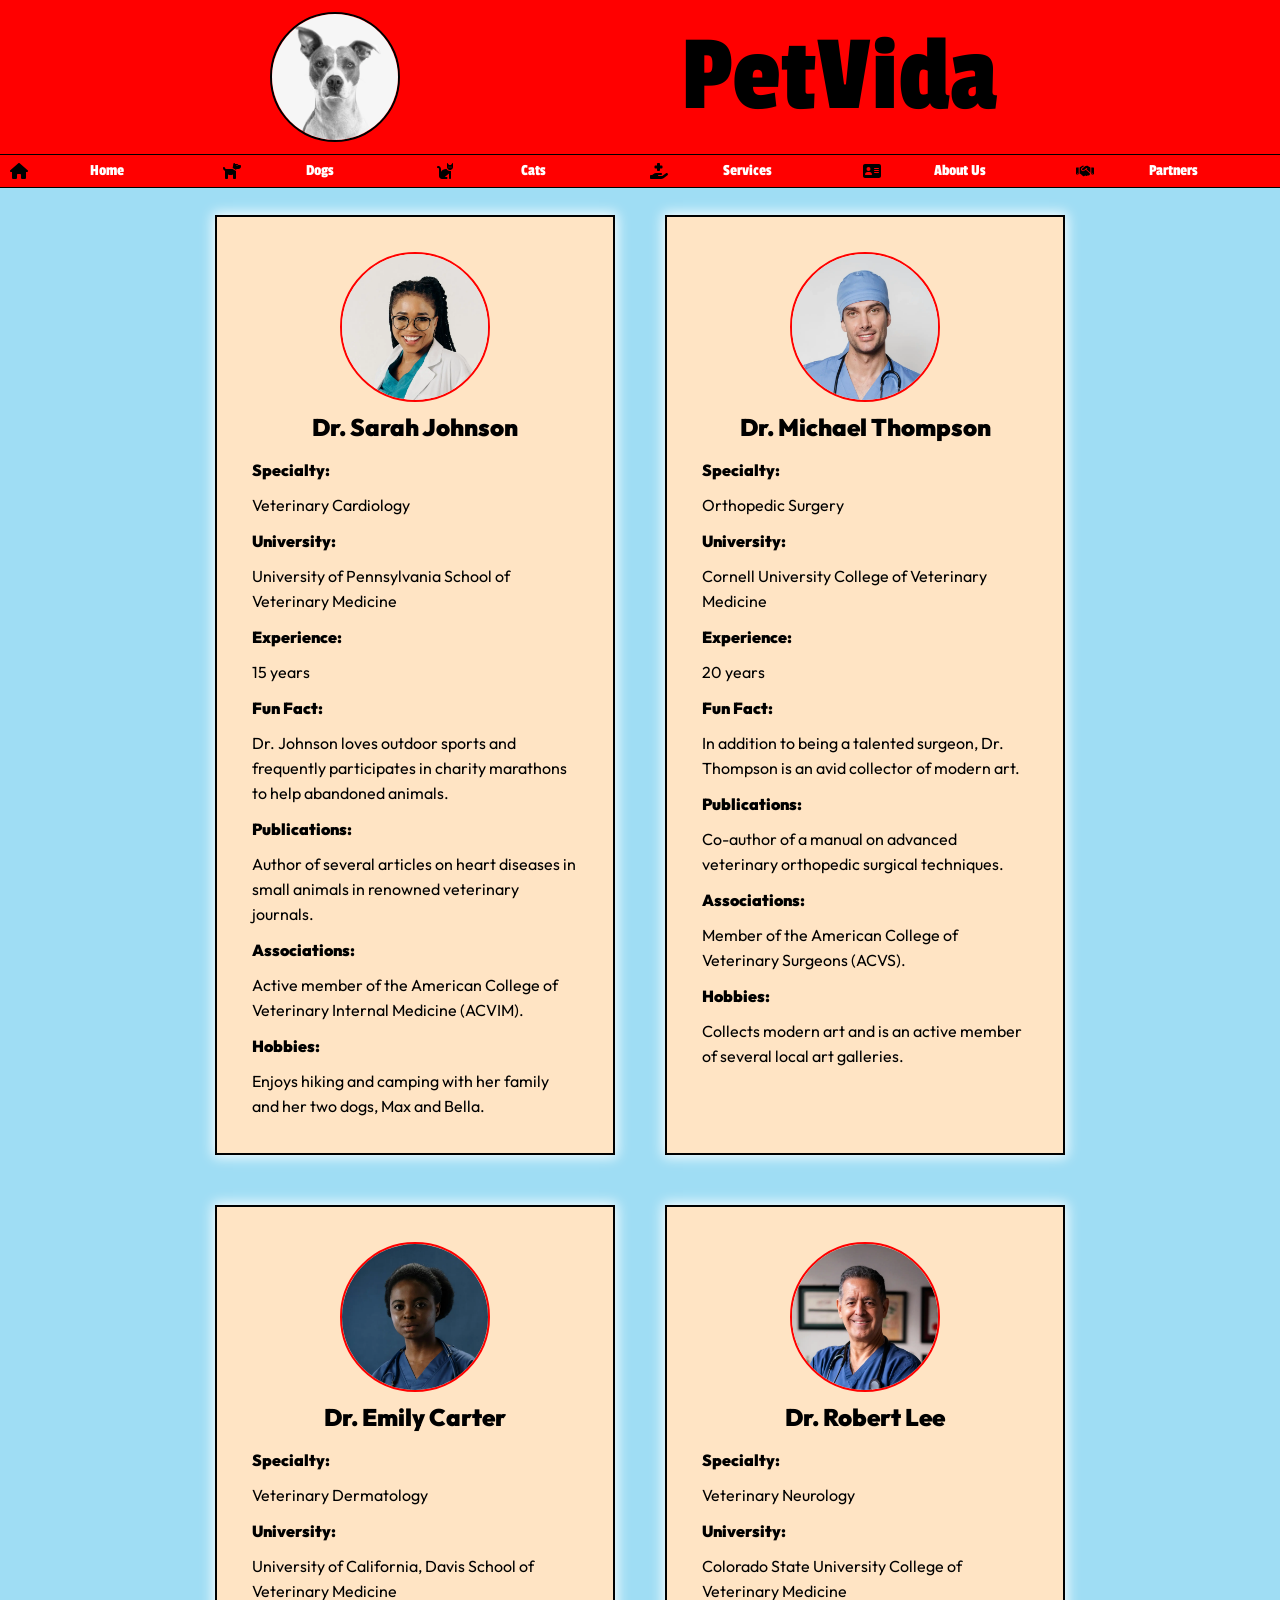
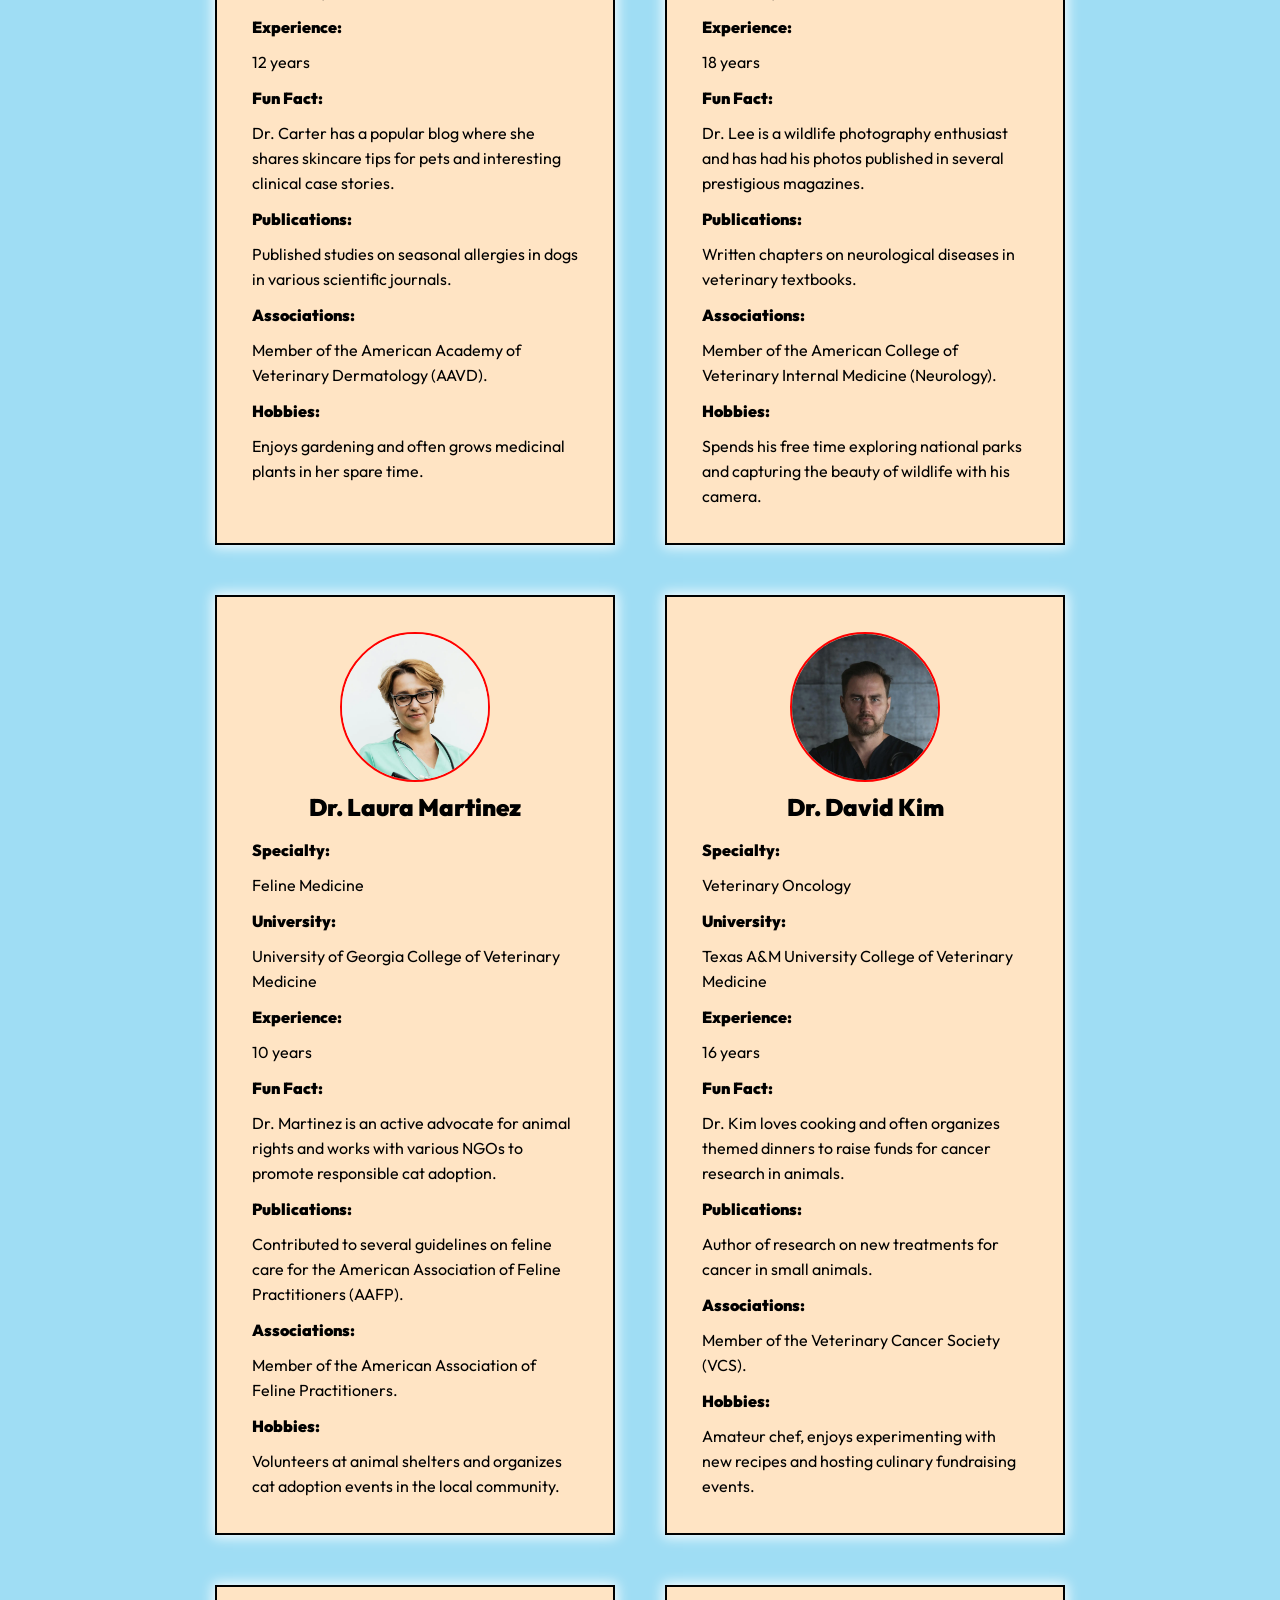
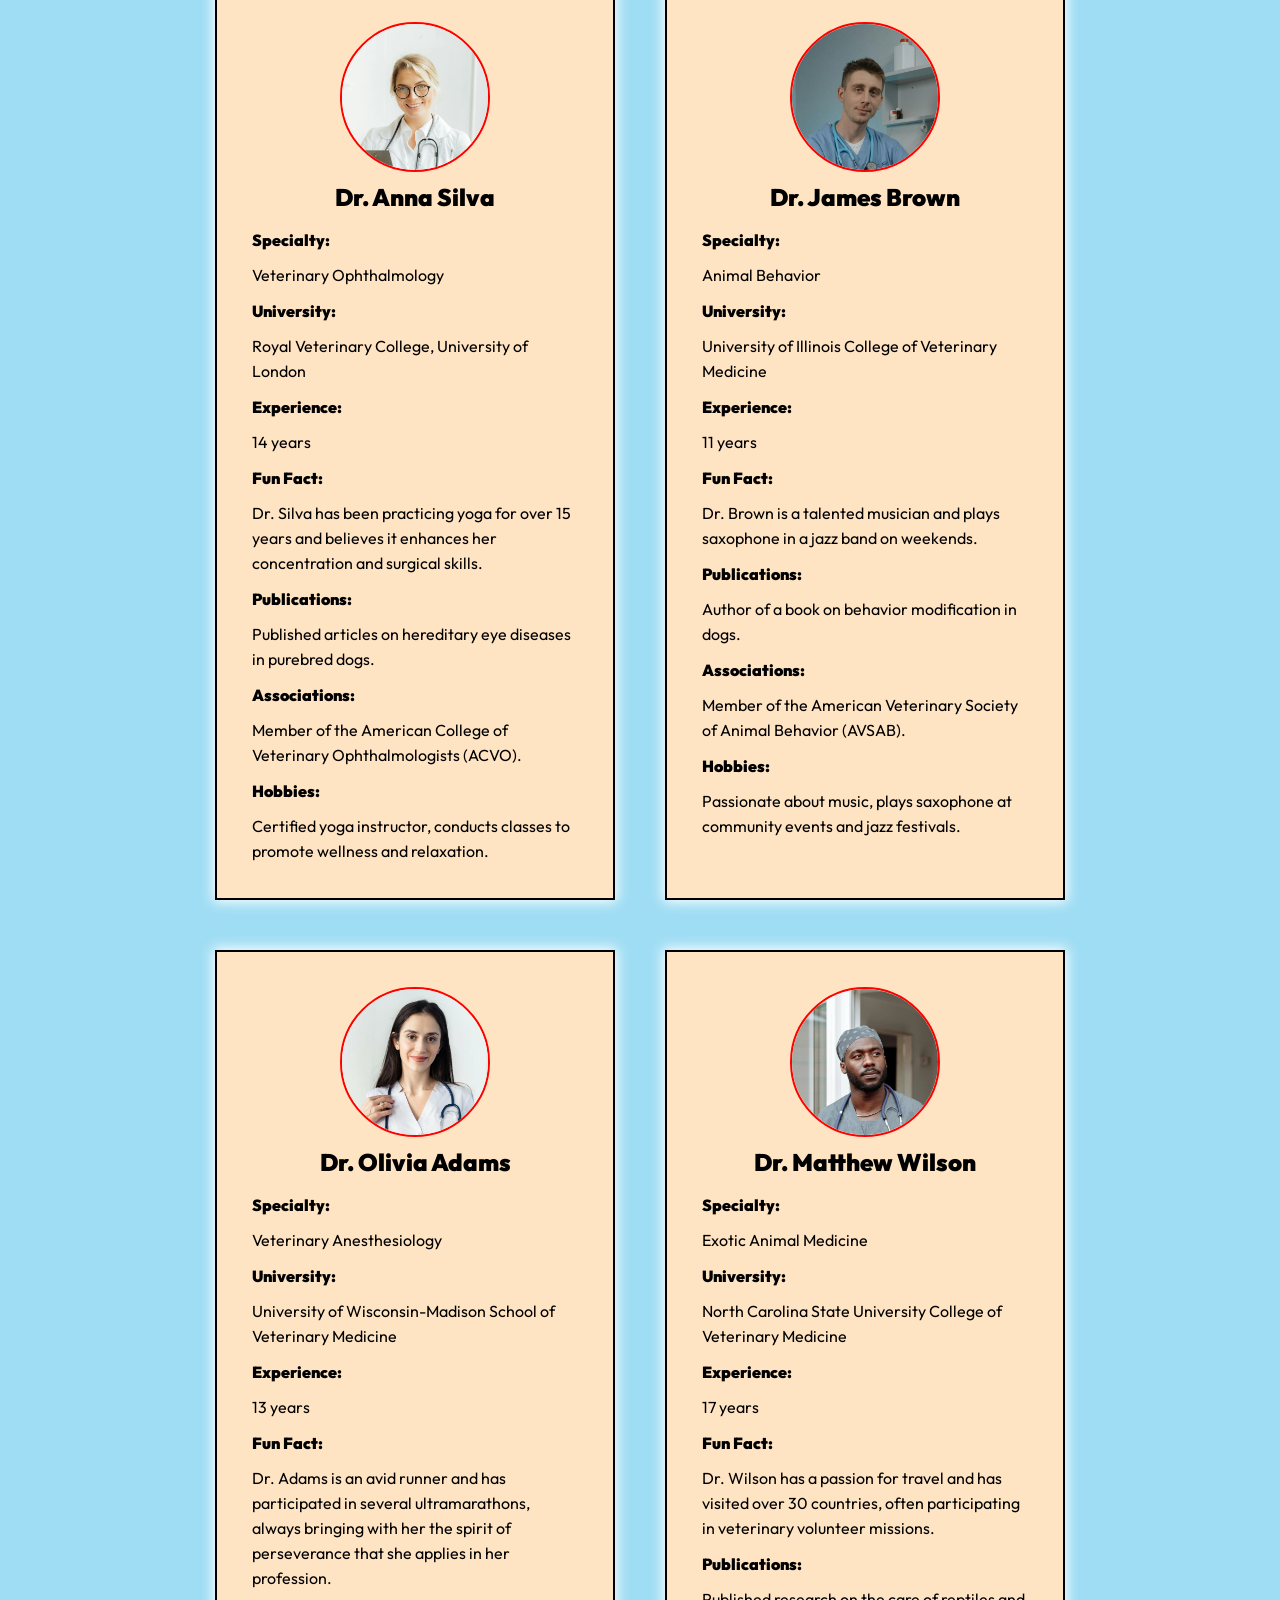
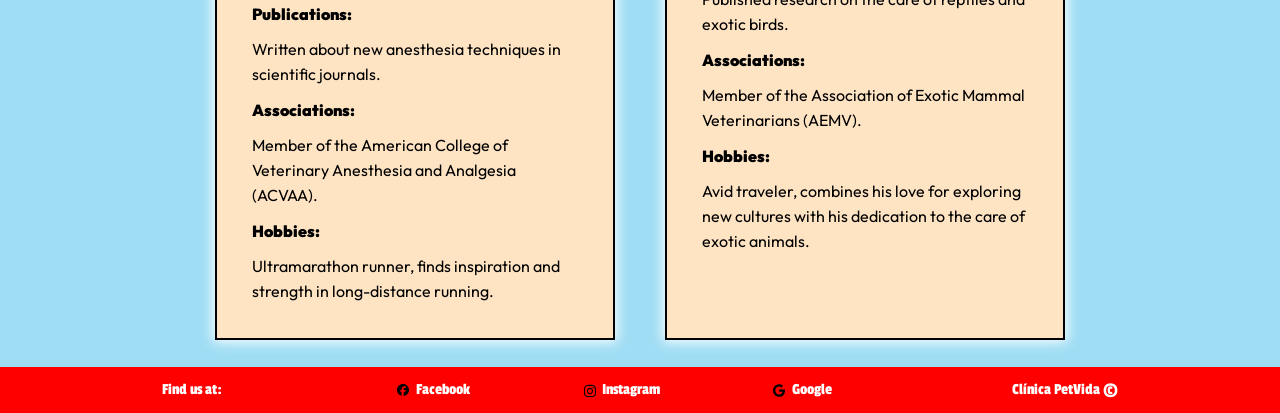
==== page-about/index.html @ f5b28eda "Initial commit: Pet Vida responsive multi-page site (WebP-optimized)" ====
<!DOCTYPE html>
<html lang="en">
<head>
    <meta charset="UTF-8">
    <meta name="viewport" content="width=device-width, initial-scale=1.0">
    <title>Pet Vida - About Us</title>
    <link rel="stylesheet" href="../assets/styles/style.css">
    <link rel="preconnect" href="https://fonts.googleapis.com">
    <link rel="preconnect" href="https://fonts.gstatic.com" crossorigin>
    <link href="https://fonts.googleapis.com/css2?family=Passion+One:wght@400;700;900&display=swap" rel="stylesheet">
    <link href="https://fonts.googleapis.com/css2?family=Russo+One&display=swap" rel="stylesheet">
    <link href="https://fonts.googleapis.com/css2?family=Bowlby+One+SC&display=swap" rel="stylesheet">
    <link href="https://fonts.googleapis.com/css2?family=Outfit:wght@100..900&family=Passion+One:wght@400;700;900&display=swap" rel="stylesheet">

    <script src="../assets/scripts/menu.js" defer></script>
</head>
<body>
    <div id="wrap-body">
        <header>
            <div id="header-top">
                <img src="../assets/images/sampledog.webp" alt="PetVida Company Logo">
                <h1>PetVida</h1>
                <button class="btn-menu"></button>
            </div>
            <nav id="nav-header">
                <ul id="ul-header">
                    <li><a id="home-nav" href="../index.html">Home</a></li>
                    <li><a id="dogs-nav" href="../page-dogs/index.html">Dogs</a></li>
                    <li><a id="cats-nav" href="../page-cats/index.html">Cats</a></li>
                    <li><a id="services-nav" href="../page-services/index.html">Services</a></li>
                    <li><a id="about-nav" href="index.html">About Us</a></li>
                    <li><a id="partners-nav" href="../page-partners/index.html">Partners</a></li>
</ul>

            </nav>

        </header>
        <main>
            <div id="about-div">
                <article class="about-article">
                    <section class="about-section">
                        <img class="vet-img" src="../assets/images/vetf1.webp" alt="Picture of Doctor Something">
                        <h2>Dr. Sarah Johnson</h2>
                        <h3>Specialty:</h3>
                        <p>Veterinary Cardiology</p>
                        <h3>University: </h3>
                        <p>University of Pennsylvania School of Veterinary Medicine</p>
                        <h3>Experience:</h3>
                        <p>15 years</p>
                        <h3>Fun Fact:</h3>
                        <p>Dr. Johnson loves outdoor sports and frequently participates in charity marathons to help abandoned animals.</p>
                        <h3>Publications:</h3>
                        <p>Author of several articles on heart diseases in small animals in renowned veterinary journals.</p>
                        <h3>Associations:</h3>
                        <p>Active member of the American College of Veterinary Internal Medicine (ACVIM).</p>
                        <h3>Hobbies:</h3>
                        <p>Enjoys hiking and camping with her family and her two dogs, Max and Bella.
                        </p>
                    </section>
                    <section class="about-section">
                        <img class="vet-img" src="../assets/images/vetm1.webp" alt="Picture of Doctor Something">
                        <h2>Dr. Michael Thompson</h2>
                        <h3>Specialty:</h3>
                        <p>Orthopedic Surgery</p>
                        <h3>University: </h3>
                        <p>Cornell University College of Veterinary Medicine</p>
                        <h3>Experience:</h3>
                        <p>20 years</p>
                        <h3>Fun Fact:</h3>
                        <p>In addition to being a talented surgeon, Dr. Thompson is an avid collector of modern art.</p>
                        <h3>Publications:</h3>
                        <p>Co-author of a manual on advanced veterinary orthopedic surgical techniques.</p>
                        <h3>Associations:</h3>
                        <p>Member of the American College of Veterinary Surgeons (ACVS).</p>
                        <h3>Hobbies:</h3>
                        <p>Collects modern art and is an active member of several local art galleries.</p>
                    </section>
                    <section class="about-section">
                        <img class="vet-img" src="../assets/images/vetf2.webp" alt="Picture of Doctor Something">
                        <h2>Dr. Emily Carter</h2>
                        <h3>Specialty:</h3>
                        <p>Veterinary Dermatology</p>
                        <h3>University: </h3>
                        <p>University of California, Davis School of Veterinary Medicine</p>
                        <h3>Experience:</h3>
                        <p>12 years</p>
                        <h3>Fun Fact:</h3>
                        <p>Dr. Carter has a popular blog where she shares skincare tips for pets and interesting clinical case stories.</p>
                        <h3>Publications:</h3>
                        <p>Published studies on seasonal allergies in dogs in various scientific journals.</p>
                        <h3>Associations:</h3>
                        <p>Member of the American Academy of Veterinary Dermatology (AAVD).</p>
                        <h3>Hobbies:</h3>
                        <p>Enjoys gardening and often grows medicinal plants in her spare time.</p>
                    </section>
                    <section class="about-section">
                        <img class="vet-img" src="../assets/images/vetm2.webp" alt="Picture of Doctor Something">
                        <h2>Dr. Robert Lee</h2>
                        <h3>Specialty:</h3>
                        <p>Veterinary Neurology</p>
                        <h3>University: </h3>
                        <p>Colorado State University College of Veterinary Medicine</p>
                        <h3>Experience:</h3>
                        <p>18 years</p>
                        <h3>Fun Fact:</h3>
                        <p>Dr. Lee is a wildlife photography enthusiast and has had his photos published in several prestigious magazines.</p>
                        <h3>Publications:</h3>
                        <p>Written chapters on neurological diseases in veterinary textbooks.</p>
                        <h3>Associations:</h3>
                        <p>Member of the American College of Veterinary Internal Medicine (Neurology).</p>
                        <h3>Hobbies:</h3>
                        <p>Spends his free time exploring national parks and capturing the beauty of wildlife with his camera.
                        </p>
                    </section>
                    <section class="about-section">
                        <img class="vet-img" src="../assets/images/vetf3.webp" alt="Picture of Doctor Something">
                        <h2>Dr. Laura Martinez</h2>
                        <h3>Specialty:</h3>
                        <p>Feline Medicine</p>
                        <h3>University: </h3>
                        <p>University of Georgia College of Veterinary Medicine</p>
                        <h3>Experience:</h3>
                        <p>10 years</p>
                        <h3>Fun Fact:</h3>
                        <p>Dr. Martinez is an active advocate for animal rights and works with various NGOs to promote responsible cat adoption.</p>
                        <h3>Publications:</h3>
                        <p>Contributed to several guidelines on feline care for the American Association of Feline Practitioners (AAFP).</p>
                        <h3>Associations:</h3>
                        <p>Member of the American Association of Feline Practitioners.</p>
                        <h3>Hobbies:</h3>
                        <p>Volunteers at animal shelters and organizes cat adoption events in the local community.</p>
                    </section>
                    <section class="about-section">
                        <img class="vet-img" src="../assets/images/vetm3.webp" alt="Picture of Doctor Something">
                        <h2>Dr. David Kim</h2>
                        <h3>Specialty:</h3>
                        <p>Veterinary Oncology</p>
                        <h3>University: </h3>
                        <p>Texas A&M University College of Veterinary Medicine</p>
                        <h3>Experience:</h3>
                        <p>16 years</p>
                        <h3>Fun Fact:</h3>
                        <p>Dr. Kim loves cooking and often organizes themed dinners to raise funds for cancer research in animals.</p>
                        <h3>Publications:</h3>
                        <p>Author of research on new treatments for cancer in small animals.</p>
                        <h3>Associations:</h3>
                        <p>Member of the Veterinary Cancer Society (VCS).</p>
                        <h3>Hobbies:</h3>
                        <p>Amateur chef, enjoys experimenting with new recipes and hosting culinary fundraising events.</p>
                    </section>
                    <section class="about-section">
                        <img class="vet-img" src="../assets/images/vetf4.webp" alt="Picture of Doctor Something">
                        <h2>Dr. Anna Silva</h2>
                        <h3>Specialty:</h3>
                        <p>Veterinary Ophthalmology</p>
                        <h3>University: </h3>
                        <p>Royal Veterinary College, University of London</p>
                        <h3>Experience:</h3>
                        <p>14 years</p>
                        <h3>Fun Fact:</h3>
                        <p>Dr. Silva has been practicing yoga for over 15 years and believes it enhances her concentration and surgical skills.</p>
                        <h3>Publications:</h3>
                        <p>Published articles on hereditary eye diseases in purebred dogs.</p>
                        <h3>Associations:</h3>
                        <p>Member of the American College of Veterinary Ophthalmologists (ACVO).</p>
                        <h3>Hobbies:</h3>
                        <p>Certified yoga instructor, conducts classes to promote wellness and relaxation.
                        </p>
                    </section>
                    <section class="about-section">
                        <img class="vet-img" src="../assets/images/vetm4.webp" alt="Picture of Doctor Something">
                        <h2>Dr. James Brown</h2>
                        <h3>Specialty:</h3>
                        <p>Animal Behavior</p>
                        <h3>University: </h3>
                        <p>University of Illinois College of Veterinary Medicine</p>
                        <h3>Experience:</h3>
                        <p>11 years</p>
                        <h3>Fun Fact:</h3>
                        <p>Dr. Brown is a talented musician and plays saxophone in a jazz band on weekends.</p>
                        <h3>Publications:</h3>
                        <p>Author of a book on behavior modification in dogs.</p>
                        <h3>Associations:</h3>
                        <p>Member of the American Veterinary Society of Animal Behavior (AVSAB).</p>
                        <h3>Hobbies:</h3>
                        <p>Passionate about music, plays saxophone at community events and jazz festivals.</p>
                    </section>
                    <section class="about-section">
                        <img class="vet-img" src="../assets/images/vetf5.webp" alt="Picture of Doctor Something">
                        <h2>Dr. Olivia Adams</h2>
                        <h3>Specialty:</h3>
                        <p>Veterinary Anesthesiology</p>
                        <h3>University: </h3>
                        <p>University of Wisconsin-Madison School of Veterinary Medicine</p>
                        <h3>Experience:</h3>
                        <p>13 years</p>
                        <h3>Fun Fact:</h3>
                        <p>Dr. Adams is an avid runner and has participated in several ultramarathons, always bringing with her the spirit of perseverance that she applies in her profession.</p>
                        <h3>Publications:</h3>
                        <p>Written about new anesthesia techniques in scientific journals.</p>
                        <h3>Associations:</h3>
                        <p>Member of the American College of Veterinary Anesthesia and Analgesia (ACVAA).</p>
                        <h3>Hobbies:</h3>
                        <p>Ultramarathon runner, finds inspiration and strength in long-distance running.</p>
                    </section>
                    <section class="about-section">
                        <img class="vet-img" src="../assets/images/vetm5.webp" alt="Picture of Doctor Something">
                        <h2>Dr. Matthew Wilson</h2>
                        <h3>Specialty:</h3>
                        <p>Exotic Animal Medicine</p>
                        <h3>University: </h3>
                        <p>North Carolina State University College of Veterinary Medicine</p>
                        <h3>Experience:</h3>
                        <p>17 years</p>
                        <h3>Fun Fact:</h3>
                        <p>Dr. Wilson has a passion for travel and has visited over 30 countries, often participating in veterinary volunteer missions.</p>
                        <h3>Publications:</h3>
                        <p>Published research on the care of reptiles and exotic birds.</p>
                        <h3>Associations:</h3>
                        <p>Member of the Association of Exotic Mammal Veterinarians (AEMV).</p>
                        <h3>Hobbies:</h3>
                        <p>Avid traveler, combines his love for exploring new cultures with his dedication to the care of exotic animals.</p>
                    </section>
                </article>

            </div>
        </main>
        <footer>
            <h2>Find us at:</h2>
            <ul>
                <li><a id="facebook-footer" href="" target="_blank">Facebook</a></li>
                <li><a id="instagram-footer" href="" target="_blank">Instagram</a></li>
                <li><a id="google-footer" href="" target="_blank">Google</a></li>
            </ul>
            <small>Clínica PetVida &copy;</small>

        </footer>

    </div>    
</body>
</html>
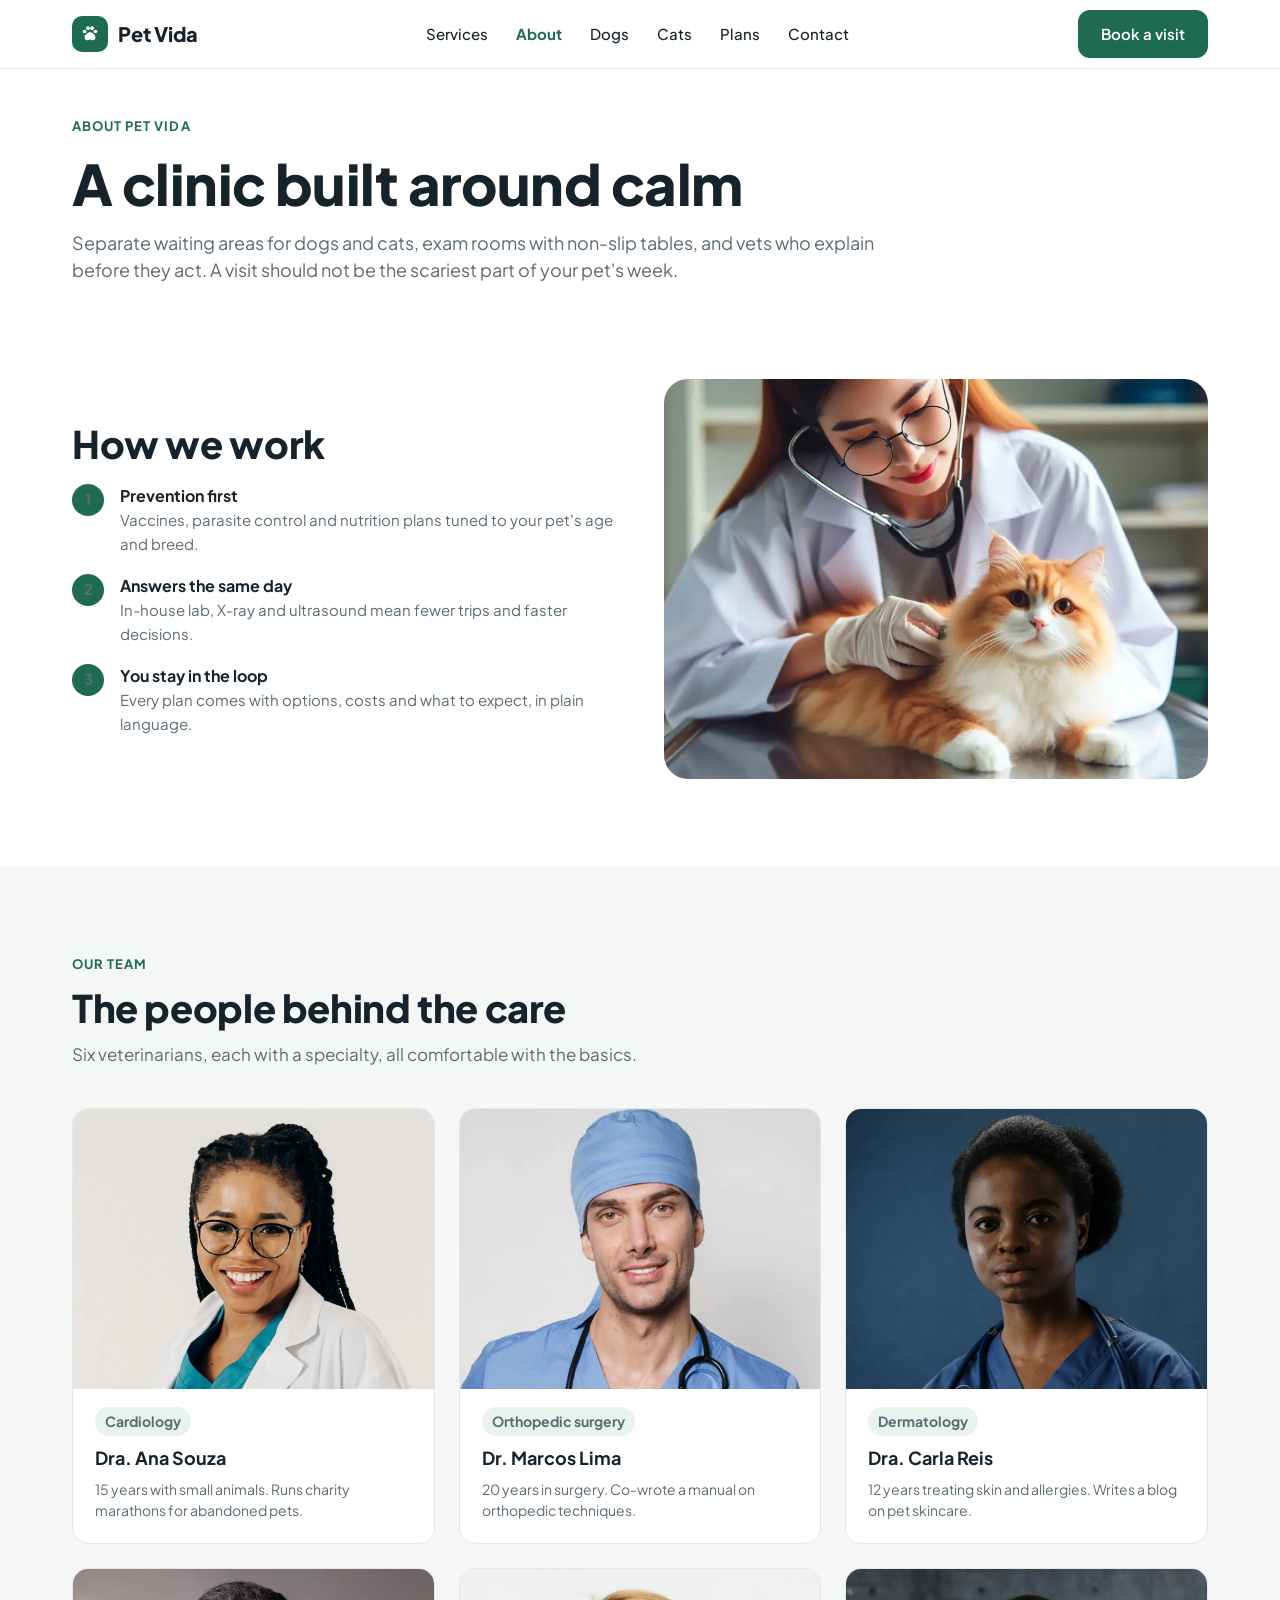
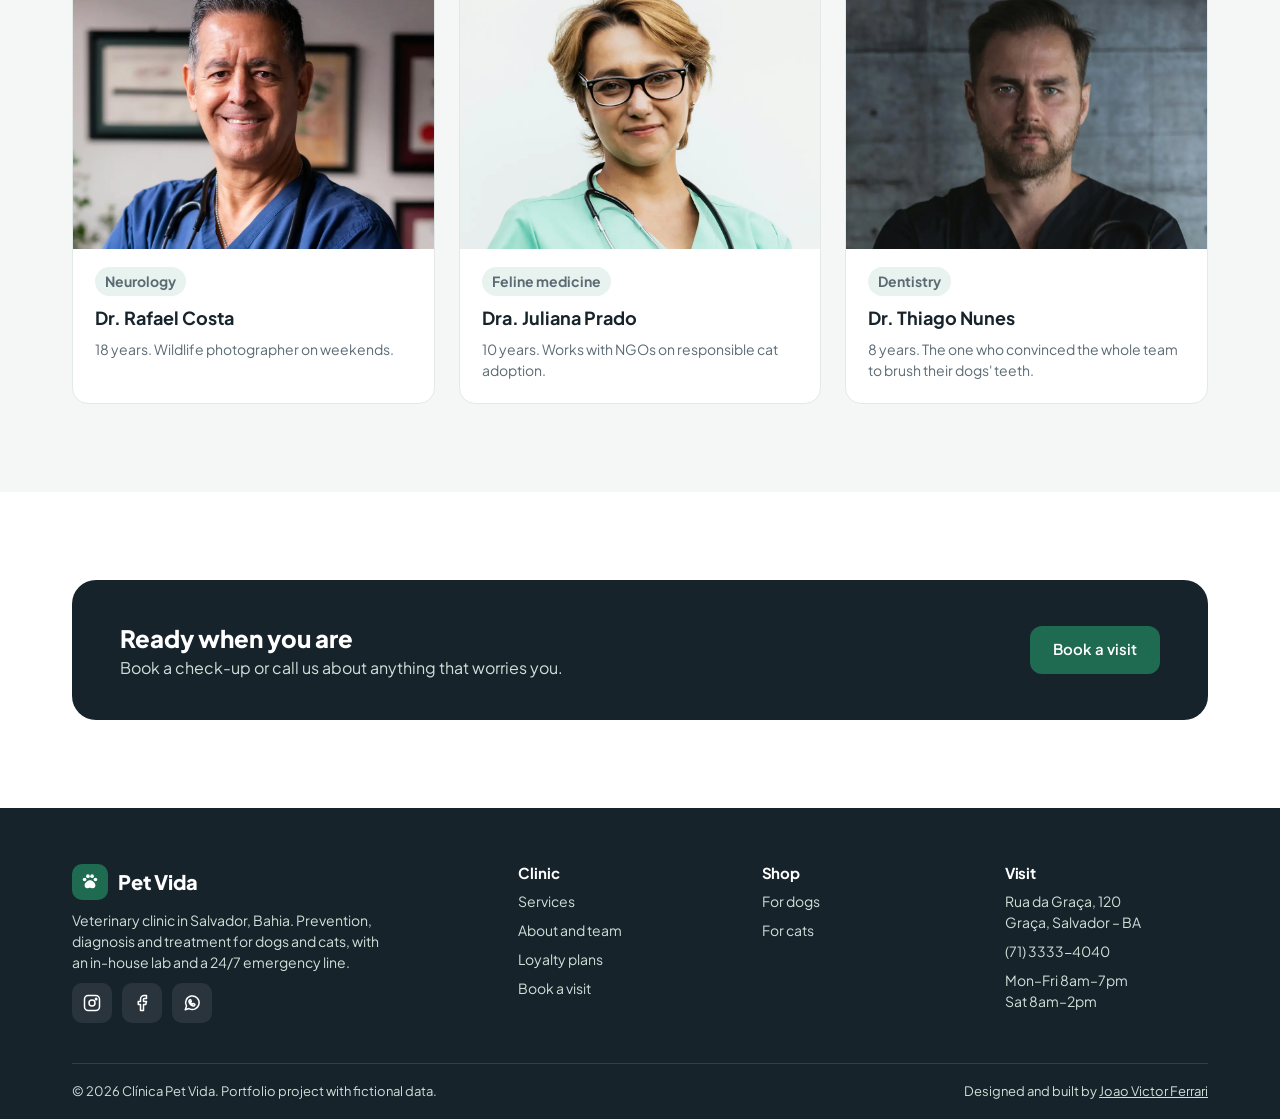
==== commit dd1d3941: "Pet Vida 2.0: full redesign of the site Design system in CSS custom properties, mobile-first layout," ====
--- a/page-about/index.html
+++ b/page-about/index.html
@@ -1,241 +1,79 @@
 <!DOCTYPE html>
 <html lang="en">
 <head>
-    <meta charset="UTF-8">
-    <meta name="viewport" content="width=device-width, initial-scale=1.0">
-    <title>Pet Vida - About Us</title>
-    <link rel="stylesheet" href="../assets/styles/style.css">
-    <link rel="preconnect" href="https://fonts.googleapis.com">
-    <link rel="preconnect" href="https://fonts.gstatic.com" crossorigin>
-    <link href="https://fonts.googleapis.com/css2?family=Passion+One:wght@400;700;900&display=swap" rel="stylesheet">
-    <link href="https://fonts.googleapis.com/css2?family=Russo+One&display=swap" rel="stylesheet">
-    <link href="https://fonts.googleapis.com/css2?family=Bowlby+One+SC&display=swap" rel="stylesheet">
-    <link href="https://fonts.googleapis.com/css2?family=Outfit:wght@100..900&family=Passion+One:wght@400;700;900&display=swap" rel="stylesheet">
-
-    <script src="../assets/scripts/menu.js" defer></script>
+  <meta charset="UTF-8">
+  <meta name="viewport" content="width=device-width, initial-scale=1">
+  <title>About and team · Pet Vida</title>
+  <meta name="description" content="Meet Pet Vida's veterinarians and how the clinic works: prevention first, same-day answers, and owners kept in the loop.">
+  <link rel="canonical" href="https://joaoferrari12.github.io/petvida-website/page-about/">
+  <meta name="theme-color" content="#1e6b52">
+  <meta property="og:type" content="website">
+  <meta property="og:title" content="About and team · Pet Vida">
+  <meta property="og:description" content="Meet Pet Vida's veterinarians and how the clinic works: prevention first, same-day answers, and owners kept in the loop.">
+  <meta property="og:image" content="https://joaoferrari12.github.io/petvida-website/assets/images/about1.webp">
+  <meta property="og:url" content="https://joaoferrari12.github.io/petvida-website/page-about/">
+  <link rel="icon" href="../assets/images/favicon.svg" type="image/svg+xml">
+  <link rel="preconnect" href="https://fonts.googleapis.com">
+  <link rel="preconnect" href="https://fonts.gstatic.com" crossorigin>
+  <link href="https://fonts.googleapis.com/css2?family=Plus+Jakarta+Sans:wght@400;500;600;700;800&display=swap" rel="stylesheet">
+  <link rel="stylesheet" href="../assets/styles/style.css">
 </head>
 <body>
-    <div id="wrap-body">
-        <header>
-            <div id="header-top">
-                <img src="../assets/images/sampledog.webp" alt="PetVida Company Logo">
-                <h1>PetVida</h1>
-                <button class="btn-menu"></button>
-            </div>
-            <nav id="nav-header">
-                <ul id="ul-header">
-                    <li><a id="home-nav" href="../index.html">Home</a></li>
-                    <li><a id="dogs-nav" href="../page-dogs/index.html">Dogs</a></li>
-                    <li><a id="cats-nav" href="../page-cats/index.html">Cats</a></li>
-                    <li><a id="services-nav" href="../page-services/index.html">Services</a></li>
-                    <li><a id="about-nav" href="index.html">About Us</a></li>
-                    <li><a id="partners-nav" href="../page-partners/index.html">Partners</a></li>
-</ul>
+<a class="skip-link" href="#main">Skip to content</a>
+<header class="site-header">
+  <div class="wrap">
+    <a class="brand" href="../index.html" aria-label="Pet Vida home"><span class="brand-mark"><svg aria-hidden="true" width="20" height="20" viewBox="0 0 24 24" fill="#fff"><circle cx="5.5" cy="9" r="2.2"/><circle cx="9.5" cy="5" r="2.2"/><circle cx="14.5" cy="5" r="2.2"/><circle cx="18.5" cy="9" r="2.2"/><path d="M12 10c-3 0-6.5 3.2-6.5 6.3 0 1.9 1.4 3.2 3.2 3.2 1.3 0 2.1-.6 3.3-.6s2 .6 3.3.6c1.8 0 3.2-1.3 3.2-3.2C18.5 13.2 15 10 12 10z"/></svg></span>Pet Vida</a>
+    <nav class="nav" id="site-nav" aria-label="Main">
+      <ul><li><a href="../page-services/">Services</a></li><li><a href="../page-about/" aria-current="page">About</a></li><li><a href="../page-dogs/">Dogs</a></li><li><a href="../page-cats/">Cats</a></li><li><a href="../page-partners/">Plans</a></li><li><a href="../page-contact/">Contact</a></li></ul>
+    </nav>
+    <div class="header-actions">
+      <a class="btn btn-primary nav-cta" href="../page-contact/">Book a visit</a>
+      <button class="btn btn-ghost menu-btn" type="button" aria-expanded="false" aria-controls="site-nav" aria-label="Open menu"><svg aria-hidden="true" width="22" height="22" viewBox="0 0 24 24" fill="none" stroke="currentColor" stroke-width="2" stroke-linecap="round"><path d="M4 7h16M4 12h16M4 17h16"/></svg></button>
+    </div>
+  </div>
+</header>
+<main id="main">
 
-            </nav>
-
-        </header>
-        <main>
-            <div id="about-div">
-                <article class="about-article">
-                    <section class="about-section">
-                        <img class="vet-img" src="../assets/images/vetf1.webp" alt="Picture of Doctor Something">
-                        <h2>Dr. Sarah Johnson</h2>
-                        <h3>Specialty:</h3>
-                        <p>Veterinary Cardiology</p>
-                        <h3>University: </h3>
-                        <p>University of Pennsylvania School of Veterinary Medicine</p>
-                        <h3>Experience:</h3>
-                        <p>15 years</p>
-                        <h3>Fun Fact:</h3>
-                        <p>Dr. Johnson loves outdoor sports and frequently participates in charity marathons to help abandoned animals.</p>
-                        <h3>Publications:</h3>
-                        <p>Author of several articles on heart diseases in small animals in renowned veterinary journals.</p>
-                        <h3>Associations:</h3>
-                        <p>Active member of the American College of Veterinary Internal Medicine (ACVIM).</p>
-                        <h3>Hobbies:</h3>
-                        <p>Enjoys hiking and camping with her family and her two dogs, Max and Bella.
-                        </p>
-                    </section>
-                    <section class="about-section">
-                        <img class="vet-img" src="../assets/images/vetm1.webp" alt="Picture of Doctor Something">
-                        <h2>Dr. Michael Thompson</h2>
-                        <h3>Specialty:</h3>
-                        <p>Orthopedic Surgery</p>
-                        <h3>University: </h3>
-                        <p>Cornell University College of Veterinary Medicine</p>
-                        <h3>Experience:</h3>
-                        <p>20 years</p>
-                        <h3>Fun Fact:</h3>
-                        <p>In addition to being a talented surgeon, Dr. Thompson is an avid collector of modern art.</p>
-                        <h3>Publications:</h3>
-                        <p>Co-author of a manual on advanced veterinary orthopedic surgical techniques.</p>
-                        <h3>Associations:</h3>
-                        <p>Member of the American College of Veterinary Surgeons (ACVS).</p>
-                        <h3>Hobbies:</h3>
-                        <p>Collects modern art and is an active member of several local art galleries.</p>
-                    </section>
-                    <section class="about-section">
-                        <img class="vet-img" src="../assets/images/vetf2.webp" alt="Picture of Doctor Something">
-                        <h2>Dr. Emily Carter</h2>
-                        <h3>Specialty:</h3>
-                        <p>Veterinary Dermatology</p>
-                        <h3>University: </h3>
-                        <p>University of California, Davis School of Veterinary Medicine</p>
-                        <h3>Experience:</h3>
-                        <p>12 years</p>
-                        <h3>Fun Fact:</h3>
-                        <p>Dr. Carter has a popular blog where she shares skincare tips for pets and interesting clinical case stories.</p>
-                        <h3>Publications:</h3>
-                        <p>Published studies on seasonal allergies in dogs in various scientific journals.</p>
-                        <h3>Associations:</h3>
-                        <p>Member of the American Academy of Veterinary Dermatology (AAVD).</p>
-                        <h3>Hobbies:</h3>
-                        <p>Enjoys gardening and often grows medicinal plants in her spare time.</p>
-                    </section>
-                    <section class="about-section">
-                        <img class="vet-img" src="../assets/images/vetm2.webp" alt="Picture of Doctor Something">
-                        <h2>Dr. Robert Lee</h2>
-                        <h3>Specialty:</h3>
-                        <p>Veterinary Neurology</p>
-                        <h3>University: </h3>
-                        <p>Colorado State University College of Veterinary Medicine</p>
-                        <h3>Experience:</h3>
-                        <p>18 years</p>
-                        <h3>Fun Fact:</h3>
-                        <p>Dr. Lee is a wildlife photography enthusiast and has had his photos published in several prestigious magazines.</p>
-                        <h3>Publications:</h3>
-                        <p>Written chapters on neurological diseases in veterinary textbooks.</p>
-                        <h3>Associations:</h3>
-                        <p>Member of the American College of Veterinary Internal Medicine (Neurology).</p>
-                        <h3>Hobbies:</h3>
-                        <p>Spends his free time exploring national parks and capturing the beauty of wildlife with his camera.
-                        </p>
-                    </section>
-                    <section class="about-section">
-                        <img class="vet-img" src="../assets/images/vetf3.webp" alt="Picture of Doctor Something">
-                        <h2>Dr. Laura Martinez</h2>
-                        <h3>Specialty:</h3>
-                        <p>Feline Medicine</p>
-                        <h3>University: </h3>
-                        <p>University of Georgia College of Veterinary Medicine</p>
-                        <h3>Experience:</h3>
-                        <p>10 years</p>
-                        <h3>Fun Fact:</h3>
-                        <p>Dr. Martinez is an active advocate for animal rights and works with various NGOs to promote responsible cat adoption.</p>
-                        <h3>Publications:</h3>
-                        <p>Contributed to several guidelines on feline care for the American Association of Feline Practitioners (AAFP).</p>
-                        <h3>Associations:</h3>
-                        <p>Member of the American Association of Feline Practitioners.</p>
-                        <h3>Hobbies:</h3>
-                        <p>Volunteers at animal shelters and organizes cat adoption events in the local community.</p>
-                    </section>
-                    <section class="about-section">
-                        <img class="vet-img" src="../assets/images/vetm3.webp" alt="Picture of Doctor Something">
-                        <h2>Dr. David Kim</h2>
-                        <h3>Specialty:</h3>
-                        <p>Veterinary Oncology</p>
-                        <h3>University: </h3>
-                        <p>Texas A&M University College of Veterinary Medicine</p>
-                        <h3>Experience:</h3>
-                        <p>16 years</p>
-                        <h3>Fun Fact:</h3>
-                        <p>Dr. Kim loves cooking and often organizes themed dinners to raise funds for cancer research in animals.</p>
-                        <h3>Publications:</h3>
-                        <p>Author of research on new treatments for cancer in small animals.</p>
-                        <h3>Associations:</h3>
-                        <p>Member of the Veterinary Cancer Society (VCS).</p>
-                        <h3>Hobbies:</h3>
-                        <p>Amateur chef, enjoys experimenting with new recipes and hosting culinary fundraising events.</p>
-                    </section>
-                    <section class="about-section">
-                        <img class="vet-img" src="../assets/images/vetf4.webp" alt="Picture of Doctor Something">
-                        <h2>Dr. Anna Silva</h2>
-                        <h3>Specialty:</h3>
-                        <p>Veterinary Ophthalmology</p>
-                        <h3>University: </h3>
-                        <p>Royal Veterinary College, University of London</p>
-                        <h3>Experience:</h3>
-                        <p>14 years</p>
-                        <h3>Fun Fact:</h3>
-                        <p>Dr. Silva has been practicing yoga for over 15 years and believes it enhances her concentration and surgical skills.</p>
-                        <h3>Publications:</h3>
-                        <p>Published articles on hereditary eye diseases in purebred dogs.</p>
-                        <h3>Associations:</h3>
-                        <p>Member of the American College of Veterinary Ophthalmologists (ACVO).</p>
-                        <h3>Hobbies:</h3>
-                        <p>Certified yoga instructor, conducts classes to promote wellness and relaxation.
-                        </p>
-                    </section>
-                    <section class="about-section">
-                        <img class="vet-img" src="../assets/images/vetm4.webp" alt="Picture of Doctor Something">
-                        <h2>Dr. James Brown</h2>
-                        <h3>Specialty:</h3>
-                        <p>Animal Behavior</p>
-                        <h3>University: </h3>
-                        <p>University of Illinois College of Veterinary Medicine</p>
-                        <h3>Experience:</h3>
-                        <p>11 years</p>
-                        <h3>Fun Fact:</h3>
-                        <p>Dr. Brown is a talented musician and plays saxophone in a jazz band on weekends.</p>
-                        <h3>Publications:</h3>
-                        <p>Author of a book on behavior modification in dogs.</p>
-                        <h3>Associations:</h3>
-                        <p>Member of the American Veterinary Society of Animal Behavior (AVSAB).</p>
-                        <h3>Hobbies:</h3>
-                        <p>Passionate about music, plays saxophone at community events and jazz festivals.</p>
-                    </section>
-                    <section class="about-section">
-                        <img class="vet-img" src="../assets/images/vetf5.webp" alt="Picture of Doctor Something">
-                        <h2>Dr. Olivia Adams</h2>
-                        <h3>Specialty:</h3>
-                        <p>Veterinary Anesthesiology</p>
-                        <h3>University: </h3>
-                        <p>University of Wisconsin-Madison School of Veterinary Medicine</p>
-                        <h3>Experience:</h3>
-                        <p>13 years</p>
-                        <h3>Fun Fact:</h3>
-                        <p>Dr. Adams is an avid runner and has participated in several ultramarathons, always bringing with her the spirit of perseverance that she applies in her profession.</p>
-                        <h3>Publications:</h3>
-                        <p>Written about new anesthesia techniques in scientific journals.</p>
-                        <h3>Associations:</h3>
-                        <p>Member of the American College of Veterinary Anesthesia and Analgesia (ACVAA).</p>
-                        <h3>Hobbies:</h3>
-                        <p>Ultramarathon runner, finds inspiration and strength in long-distance running.</p>
-                    </section>
-                    <section class="about-section">
-                        <img class="vet-img" src="../assets/images/vetm5.webp" alt="Picture of Doctor Something">
-                        <h2>Dr. Matthew Wilson</h2>
-                        <h3>Specialty:</h3>
-                        <p>Exotic Animal Medicine</p>
-                        <h3>University: </h3>
-                        <p>North Carolina State University College of Veterinary Medicine</p>
-                        <h3>Experience:</h3>
-                        <p>17 years</p>
-                        <h3>Fun Fact:</h3>
-                        <p>Dr. Wilson has a passion for travel and has visited over 30 countries, often participating in veterinary volunteer missions.</p>
-                        <h3>Publications:</h3>
-                        <p>Published research on the care of reptiles and exotic birds.</p>
-                        <h3>Associations:</h3>
-                        <p>Member of the Association of Exotic Mammal Veterinarians (AEMV).</p>
-                        <h3>Hobbies:</h3>
-                        <p>Avid traveler, combines his love for exploring new cultures with his dedication to the care of exotic animals.</p>
-                    </section>
-                </article>
-
-            </div>
-        </main>
-        <footer>
-            <h2>Find us at:</h2>
-            <ul>
-                <li><a id="facebook-footer" href="" target="_blank">Facebook</a></li>
-                <li><a id="instagram-footer" href="" target="_blank">Instagram</a></li>
-                <li><a id="google-footer" href="" target="_blank">Google</a></li>
-            </ul>
-            <small>Clínica PetVida &copy;</small>
-
-        </footer>
-
-    </div>    
+<section class="page-hero"><div class="wrap"><span class="eyebrow">About Pet Vida</span><h1>A clinic built around calm</h1><p class="lead">Separate waiting areas for dogs and cats, exam rooms with non-slip tables, and vets who explain before they act. A visit should not be the scariest part of your pet's week.</p></div></section>
+<section class="sec"><div class="wrap about">
+  <div class="about-copy">
+    <h2>How we work</h2>
+    <div class="steps">
+      <div class="step"><span class="step-num">1</span><div><strong>Prevention first</strong><span>Vaccines, parasite control and nutrition plans tuned to your pet's age and breed.</span></div></div>
+      <div class="step"><span class="step-num">2</span><div><strong>Answers the same day</strong><span>In-house lab, X-ray and ultrasound mean fewer trips and faster decisions.</span></div></div>
+      <div class="step"><span class="step-num">3</span><div><strong>You stay in the loop</strong><span>Every plan comes with options, costs and what to expect, in plain language.</span></div></div>
+    </div>
+  </div>
+  <img src="../assets/images/about2.webp" alt="Veterinarian examining a cat in the exam room" width="1100" height="628" loading="lazy">
+</div></section>
+<section class="sec sec-soft" id="team" aria-labelledby="team-title"><div class="wrap">
+  <div class="sec-head"><span class="eyebrow">Our team</span><h2 id="team-title">The people behind the care</h2><p class="lead">Six veterinarians, each with a specialty, all comfortable with the basics.</p></div>
+  <ul class="grid grid-3"><li class="card person"><img src="../assets/images/vetf1.webp" alt="Dra. Ana Souza, cardiology veterinarian at Pet Vida" width="1100" height="1100" loading="lazy"><div class="person-body"><span class="tag">Cardiology</span><strong>Dra. Ana Souza</strong><span>15 years with small animals. Runs charity marathons for abandoned pets.</span></div></li><li class="card person"><img src="../assets/images/vetm1.webp" alt="Dr. Marcos Lima, orthopedic surgery veterinarian at Pet Vida" width="1100" height="1100" loading="lazy"><div class="person-body"><span class="tag">Orthopedic surgery</span><strong>Dr. Marcos Lima</strong><span>20 years in surgery. Co-wrote a manual on orthopedic techniques.</span></div></li><li class="card person"><img src="../assets/images/vetf2.webp" alt="Dra. Carla Reis, dermatology veterinarian at Pet Vida" width="1100" height="1100" loading="lazy"><div class="person-body"><span class="tag">Dermatology</span><strong>Dra. Carla Reis</strong><span>12 years treating skin and allergies. Writes a blog on pet skincare.</span></div></li><li class="card person"><img src="../assets/images/vetm2.webp" alt="Dr. Rafael Costa, neurology veterinarian at Pet Vida" width="1100" height="1100" loading="lazy"><div class="person-body"><span class="tag">Neurology</span><strong>Dr. Rafael Costa</strong><span>18 years. Wildlife photographer on weekends.</span></div></li><li class="card person"><img src="../assets/images/vetf3.webp" alt="Dra. Juliana Prado, feline medicine veterinarian at Pet Vida" width="1100" height="1100" loading="lazy"><div class="person-body"><span class="tag">Feline medicine</span><strong>Dra. Juliana Prado</strong><span>10 years. Works with NGOs on responsible cat adoption.</span></div></li><li class="card person"><img src="../assets/images/vetm3.webp" alt="Dr. Thiago Nunes, dentistry veterinarian at Pet Vida" width="1100" height="1100" loading="lazy"><div class="person-body"><span class="tag">Dentistry</span><strong>Dr. Thiago Nunes</strong><span>8 years. The one who convinced the whole team to brush their dogs' teeth.</span></div></li></ul>
+</div></section>
+<section class="sec"><div class="wrap"><div class="cta-band"><div><strong>Ready when you are</strong><br><span>Book a check-up or call us about anything that worries you.</span></div><a class="btn btn-primary" href="../page-contact/">Book a visit</a></div></div></section>
+</main>
+<footer class="site-footer">
+  <div class="wrap">
+    <div class="footer-grid">
+      <div class="footer-brand">
+        <a class="brand" href="../index.html"><span class="brand-mark"><svg aria-hidden="true" width="20" height="20" viewBox="0 0 24 24" fill="#fff"><circle cx="5.5" cy="9" r="2.2"/><circle cx="9.5" cy="5" r="2.2"/><circle cx="14.5" cy="5" r="2.2"/><circle cx="18.5" cy="9" r="2.2"/><path d="M12 10c-3 0-6.5 3.2-6.5 6.3 0 1.9 1.4 3.2 3.2 3.2 1.3 0 2.1-.6 3.3-.6s2 .6 3.3.6c1.8 0 3.2-1.3 3.2-3.2C18.5 13.2 15 10 12 10z"/></svg></span>Pet Vida</a>
+        <p>Veterinary clinic in Salvador, Bahia. Prevention, diagnosis and treatment for dogs and cats, with an in-house lab and a 24/7 emergency line.</p>
+        <div class="social">
+          <a href="https://www.instagram.com/" aria-label="Pet Vida on Instagram"><svg aria-hidden="true" width="18" height="18" viewBox="0 0 24 24" fill="none" stroke="currentColor" stroke-width="2" stroke-linecap="round" stroke-linejoin="round"><rect x="2" y="2" width="20" height="20" rx="5"/><circle cx="12" cy="12" r="4"/><circle cx="17.5" cy="6.5" r="1" fill="currentColor"/></svg></a>
+          <a href="https://www.facebook.com/" aria-label="Pet Vida on Facebook"><svg aria-hidden="true" width="18" height="18" viewBox="0 0 24 24" fill="none" stroke="currentColor" stroke-width="2" stroke-linecap="round" stroke-linejoin="round"><path d="M18 2h-3a5 5 0 0 0-5 5v3H7v4h3v8h4v-8h3l1-4h-4V7a1 1 0 0 1 1-1h3z"/></svg></a>
+          <a href="https://wa.me/5571999994040" aria-label="Pet Vida on WhatsApp"><svg aria-hidden="true" width="18" height="18" viewBox="0 0 24 24" fill="none" stroke="currentColor" stroke-width="2" stroke-linecap="round" stroke-linejoin="round"><path d="M3 21l1.7-4.9A9 9 0 1 1 8 19.4z"/><path d="M9 10c.3 1.5 1.5 3 3 3.8l1-1c.3-.3.7-.3 1-.1l1.5.8c.4.2.5.6.3 1-.4.9-1.4 1.6-2.4 1.4A8 8 0 0 1 7.9 10c-.1-1 .5-2 1.4-2.4.4-.2.8 0 1 .3l.8 1.5c.2.3.1.7-.1 1z"/></svg></a>
+        </div>
+      </div>
+      <div><h3>Clinic</h3><ul><li><a href="../page-services/">Services</a></li><li><a href="../page-about/">About and team</a></li><li><a href="../page-partners/">Loyalty plans</a></li><li><a href="../page-contact/">Book a visit</a></li></ul></div>
+      <div><h3>Shop</h3><ul><li><a href="../page-dogs/">For dogs</a></li><li><a href="../page-cats/">For cats</a></li></ul></div>
+      <div><h3>Visit</h3><ul><li>Rua da Graça, 120<br>Graça, Salvador – BA</li><li><a href="tel:+557133334040">(71) 3333-4040</a></li><li>Mon–Fri 8am–7pm<br>Sat 8am–2pm</li></ul></div>
+    </div>
+    <div class="footer-bottom">
+      <span>© 2026 Clínica Pet Vida. Portfolio project with fictional data.</span>
+      <span>Designed and built by <a href="https://github.com/joaoferrari12">Joao Victor Ferrari</a></span>
+    </div>
+  </div>
+</footer>
+<script src="../assets/scripts/main.js"></script>
 </body>
-</html>+</html>
--- a/assets/styles/style.css
+++ b/assets/styles/style.css
@@ -0,0 +1,289 @@
+/* Pet Vida 2.0 — design tokens, base, components, layout
+   Plain CSS, no framework. Mobile-first; desktop rules in @media (min-width: 900px). */
+
+:root {
+  --brand: #1e6b52;
+  --brand-dark: #175440;
+  --brand-soft: #e8f2ee;
+  --ink: #17232b;
+  --muted: #5b6b74;
+  --line: #e3e9e6;
+  --ground: #ffffff;
+  --ground-soft: #f4f7f5;
+  --danger: #b8371f;
+  --radius: 16px;
+  --radius-sm: 12px;
+  --shadow: 0 8px 24px rgba(23, 35, 43, 0.12);
+  --font: "Plus Jakarta Sans", Inter, system-ui, -apple-system, "Segoe UI", sans-serif;
+  --container: 1200px;
+  --gutter: 20px;
+}
+
+/* Base */
+*, *::before, *::after { box-sizing: border-box; }
+html { scroll-behavior: smooth; -webkit-text-size-adjust: 100%; }
+@media (prefers-reduced-motion: reduce) {
+  html { scroll-behavior: auto; }
+  *, *::before, *::after { transition: none !important; animation: none !important; }
+}
+body {
+  margin: 0;
+  font-family: var(--font);
+  font-size: 16px;
+  line-height: 1.5;
+  color: var(--ink);
+  background: var(--ground);
+  -webkit-font-smoothing: antialiased;
+}
+img { max-width: 100%; height: auto; display: block; }
+h1, h2, h3, h4 { margin: 0; line-height: 1.15; letter-spacing: -0.01em; font-weight: 800; }
+h1 { font-size: clamp(2.25rem, 5vw, 3.5rem); }
+h2 { font-size: clamp(1.75rem, 3.4vw, 2.375rem); }
+h3 { font-size: 1.25rem; font-weight: 700; }
+p { margin: 0; }
+a { color: var(--brand); }
+a:hover { color: var(--brand-dark); }
+ul { margin: 0; padding: 0; list-style: none; }
+button, input, select, textarea { font: inherit; color: inherit; }
+:focus-visible { outline: 3px solid #0f6e8c; outline-offset: 3px; border-radius: 4px; }
+.muted { color: var(--muted); }
+.visually-hidden {
+  position: absolute !important; width: 1px; height: 1px; padding: 0; margin: -1px;
+  overflow: hidden; clip: rect(0 0 0 0); white-space: nowrap; border: 0;
+}
+
+/* Skip link */
+.skip-link {
+  position: absolute; left: 16px; top: -60px; z-index: 100;
+  background: var(--ink); color: #fff; padding: 10px 16px; border-radius: var(--radius-sm);
+  text-decoration: none; font-weight: 600; transition: top .15s;
+}
+.skip-link:focus { top: 12px; color: #fff; }
+
+/* Layout */
+.wrap { max-width: var(--container); margin: 0 auto; padding: 0 var(--gutter); }
+.sec { padding: 56px 0; }
+.sec-soft { background: var(--ground-soft); }
+.sec-head { display: flex; flex-direction: column; gap: 12px; max-width: 640px; margin-bottom: 32px; }
+.sec-head.row { max-width: none; flex-direction: row; justify-content: space-between; align-items: flex-end; gap: 24px; flex-wrap: wrap; }
+.sec-head.row > div { display: flex; flex-direction: column; gap: 12px; max-width: 560px; }
+.eyebrow { font-size: 13px; font-weight: 700; letter-spacing: .08em; text-transform: uppercase; color: var(--brand); }
+.lead { font-size: 1.0625rem; color: var(--muted); }
+.grid { display: grid; gap: 20px; grid-template-columns: 1fr; }
+.stack { display: flex; flex-direction: column; gap: 16px; }
+
+/* Header */
+.site-header {
+  position: sticky; top: 0; z-index: 20;
+  background: rgba(255,255,255,.96); backdrop-filter: blur(8px);
+  border-bottom: 1px solid var(--line);
+}
+.site-header .wrap { display: flex; align-items: center; justify-content: space-between; min-height: 68px; gap: 16px; }
+.brand { display: flex; align-items: center; gap: 10px; text-decoration: none; color: var(--ink); font-weight: 800; font-size: 20px; letter-spacing: -0.01em; }
+.brand-mark { width: 36px; height: 36px; border-radius: 10px; background: var(--brand); display: grid; place-items: center; flex: none; }
+.nav { display: none; }
+.nav ul { display: flex; flex-direction: column; gap: 4px; }
+.nav a { display: block; padding: 12px 10px; color: var(--ink); text-decoration: none; font-weight: 500; border-radius: var(--radius-sm); }
+.nav a:hover { background: var(--ground-soft); color: var(--brand); }
+.nav a[aria-current="page"] { color: var(--brand); font-weight: 700; }
+.nav.is-open { display: block; position: absolute; left: 0; right: 0; top: 68px; background: #fff; border-bottom: 1px solid var(--line); padding: 12px var(--gutter) 16px; box-shadow: var(--shadow); }
+.header-actions { display: flex; align-items: center; gap: 10px; }
+.nav-cta { display: none; }
+.menu-btn { width: 48px; height: 48px; padding: 0; display: inline-grid; place-items: center; }
+
+/* Buttons */
+.btn {
+  display: inline-flex; align-items: center; justify-content: center; gap: 8px;
+  min-height: 48px; padding: 0 22px; border-radius: var(--radius-sm);
+  font-weight: 600; font-size: 15px; text-decoration: none; border: 1.5px solid transparent;
+  cursor: pointer; transition: background .15s, border-color .15s, color .15s;
+}
+.btn-primary { background: var(--brand); color: #fff; }
+.btn-primary:hover { background: var(--brand-dark); color: #fff; }
+.btn-ghost { background: #fff; color: var(--ink); border-color: #d6deda; }
+.btn-ghost:hover { border-color: var(--ink); color: var(--ink); }
+.btn-sm { min-height: 40px; padding: 0 14px; font-size: 14px; }
+.btn svg { flex: none; }
+
+/* Hero */
+.hero { display: grid; gap: 32px; padding: 40px 0 48px; align-items: center; }
+.hero-copy { display: flex; flex-direction: column; gap: 22px; }
+.hero-copy .lead { font-size: 1.125rem; max-width: 520px; }
+.hero-actions { display: flex; gap: 12px; flex-wrap: wrap; }
+.hero-trust { display: flex; gap: 20px; flex-wrap: wrap; font-size: 14px; color: var(--muted); }
+.hero-trust li { display: flex; align-items: center; gap: 8px; }
+.hero-media { position: relative; }
+.hero-media img { width: 100%; height: 300px; object-fit: cover; border-radius: 24px; }
+.hero-badge {
+  position: absolute; left: 16px; bottom: 16px; background: #fff; border-radius: 14px; padding: 10px 14px;
+  display: flex; align-items: center; gap: 12px; box-shadow: var(--shadow);
+}
+.hero-badge strong { display: block; font-size: 14px; }
+.hero-badge span { font-size: 13px; color: var(--muted); }
+
+/* Page hero (inner pages) */
+.page-hero { padding: 48px 0 8px; }
+.page-hero .wrap { display: flex; flex-direction: column; gap: 14px; }
+.page-hero .wrap > * { max-width: 820px; }
+.page-hero .lead { font-size: 1.125rem; }
+
+/* Cards */
+.card { background: #fff; border: 1px solid var(--line); border-radius: var(--radius); padding: 24px; }
+.icon { width: 48px; height: 48px; border-radius: 12px; background: var(--brand-soft); color: var(--brand); display: grid; place-items: center; flex: none; }
+.icon-sm { width: 40px; height: 40px; }
+.service-card { display: flex; flex-direction: column; gap: 14px; }
+.service-card p { color: var(--muted); font-size: 15px; }
+.service-card a { font-weight: 600; text-decoration: none; display: inline-flex; align-items: center; gap: 6px; margin-top: auto; }
+
+/* About strip */
+.about { display: grid; gap: 28px; align-items: center; }
+.about img { width: 100%; height: 320px; object-fit: cover; border-radius: 24px; }
+.about-copy { display: flex; flex-direction: column; gap: 18px; }
+.facts { display: grid; grid-template-columns: repeat(3, minmax(0, 1fr)); gap: 12px; }
+.fact { padding: 14px; border-radius: 14px; background: var(--ground-soft); display: flex; flex-direction: column; gap: 2px; }
+.fact strong { font-size: 1.25rem; font-weight: 800; color: var(--brand); }
+.fact span { font-size: 13px; color: var(--muted); }
+.arrow-link { font-weight: 600; text-decoration: none; display: inline-flex; align-items: center; gap: 6px; }
+
+/* Team */
+.person { padding: 0; overflow: hidden; display: flex; flex-direction: column; text-decoration: none; color: var(--ink); }
+.person img { width: 100%; height: 280px; object-fit: cover; }
+.person-body { padding: 18px 22px 22px; display: flex; flex-direction: column; gap: 8px; }
+.person-body strong { font-size: 18px; }
+.person-body span { font-size: 14px; color: var(--muted); }
+.tag { display: inline-flex; align-items: center; align-self: flex-start; padding: 4px 10px; border-radius: 999px; background: var(--brand-soft); color: var(--brand); font-size: 12px; font-weight: 700; }
+
+/* Plans */
+.plan { position: relative; display: flex; flex-direction: column; gap: 20px; }
+.plan.is-featured { border: 2px solid var(--brand); }
+.plan-badge {
+  position: absolute; top: -14px; left: 22px; background: var(--brand); color: #fff;
+  font-size: 12px; font-weight: 700; letter-spacing: .06em; text-transform: uppercase; padding: 6px 12px; border-radius: 999px;
+}
+.plan-name { font-weight: 700; }
+.plan-price { font-size: 2.25rem; font-weight: 800; letter-spacing: -0.02em; }
+.plan-price small { font-size: 15px; font-weight: 500; color: var(--muted); letter-spacing: 0; }
+.plan ul { display: flex; flex-direction: column; gap: 10px; font-size: 15px; }
+.plan li { display: flex; gap: 10px; align-items: flex-start; }
+.plan li svg { flex: none; margin-top: 3px; }
+.plan .btn { margin-top: auto; }
+
+/* Shop teaser + products */
+.shop-grid { display: grid; gap: 20px; }
+.shop-tile { position: relative; display: block; border-radius: 20px; overflow: hidden; text-decoration: none; color: #fff; }
+.shop-tile img { width: 100%; height: 260px; object-fit: cover; transition: transform .3s; }
+.shop-tile:hover img { transform: scale(1.03); }
+.shop-tile::after { content: ""; position: absolute; inset: 0; background: linear-gradient(180deg, rgba(23,35,43,0) 40%, rgba(23,35,43,.85) 100%); }
+.shop-tile-text { position: absolute; z-index: 1; left: 24px; bottom: 20px; display: flex; flex-direction: column; gap: 2px; }
+.shop-tile-text strong { font-size: 1.625rem; font-weight: 800; }
+.shop-tile-text span { font-size: 15px; opacity: .92; }
+.product { padding: 0; overflow: hidden; display: flex; flex-direction: column; }
+.product img { width: 100%; aspect-ratio: 1; object-fit: cover; background: var(--ground-soft); }
+.product-body { padding: 16px 18px 18px; display: flex; flex-direction: column; gap: 6px; flex: 1; }
+.product-body h3 { font-size: 1rem; }
+.product-body .muted { font-size: 13px; }
+.product-row { display: flex; align-items: center; justify-content: space-between; gap: 12px; margin-top: auto; padding-top: 10px; }
+.price { font-weight: 800; font-size: 1.125rem; }
+.cart-pill { display: inline-flex; align-items: center; gap: 6px; }
+.cart-pill[hidden] { display: none; }
+.cart-count { min-width: 22px; height: 22px; padding: 0 6px; border-radius: 999px; background: var(--brand); color: #fff; font-size: 12px; font-weight: 700; display: inline-grid; place-items: center; }
+
+/* Forms */
+.form { display: flex; flex-direction: column; gap: 20px; padding: 28px; }
+.form-grid { display: grid; gap: 16px; }
+.field { display: flex; flex-direction: column; gap: 6px; }
+.field label { font-size: 14px; font-weight: 600; }
+.field input, .field select, .field textarea {
+  min-height: 48px; border: 1.5px solid #d6deda; border-radius: 10px; padding: 10px 14px; background: #fff;
+}
+.field textarea { min-height: 110px; resize: vertical; }
+.field input:focus, .field select:focus, .field textarea:focus { border-color: var(--brand); }
+.field.has-error input, .field.has-error select { border-color: var(--danger); }
+.field-error { font-size: 13px; color: var(--danger); min-height: 1em; }
+.form-note { font-size: 13px; color: var(--muted); }
+.form-success { display: none; padding: 16px 18px; border-radius: var(--radius-sm); background: var(--brand-soft); color: var(--brand-dark); font-weight: 600; }
+.form-success.is-visible { display: flex; gap: 10px; align-items: flex-start; }
+
+/* Contact */
+.contact { display: grid; gap: 32px; align-items: start; }
+.contact-info { display: flex; flex-direction: column; gap: 22px; }
+.contact-list { display: flex; flex-direction: column; gap: 16px; }
+.contact-list li { display: flex; gap: 14px; align-items: flex-start; }
+.contact-list strong { display: block; }
+.contact-list a { text-decoration: none; }
+.map { border-radius: 16px; overflow: hidden; border: 1px solid var(--line); background: var(--brand-soft); }
+.map iframe { display: block; width: 100%; height: 240px; border: 0; }
+
+/* CTA band */
+.cta-band { background: var(--ink); color: #fff; border-radius: 24px; padding: 32px 28px; display: flex; flex-direction: column; gap: 18px; }
+.cta-band strong { font-size: 1.5rem; font-weight: 800; }
+.cta-band span { color: #cfe0d8; }
+
+/* Detail sections (services page) */
+.detail { display: grid; gap: 20px; padding: 36px 0; border-top: 1px solid var(--line); }
+.detail:first-of-type { border-top: 0; }
+.detail-head { display: flex; gap: 16px; align-items: center; }
+.detail p { color: var(--muted); }
+.detail ul { display: flex; flex-direction: column; gap: 8px; font-size: 15px; }
+.detail li { display: flex; gap: 10px; align-items: flex-start; }
+.detail li svg { flex: none; margin-top: 3px; }
+
+/* Steps (about page) */
+.steps { display: flex; flex-direction: column; gap: 18px; }
+.step { display: flex; gap: 16px; align-items: flex-start; }
+.step-num { width: 32px; height: 32px; border-radius: 999px; background: var(--brand); color: #fff; font-weight: 800; font-size: 14px; display: grid; place-items: center; flex: none; }
+.step strong { display: block; }
+.step span { color: var(--muted); font-size: 15px; }
+
+/* Footer */
+.site-footer { background: var(--ink); color: #cfe0d8; margin-top: auto; }
+.footer-grid { display: grid; gap: 28px; padding: 48px 0 32px; }
+.footer-grid h3 { color: #fff; font-size: 15px; font-weight: 700; margin-bottom: 10px; }
+.footer-grid ul { display: flex; flex-direction: column; gap: 8px; font-size: 14px; }
+.footer-grid a { color: #cfe0d8; text-decoration: none; }
+.footer-grid a:hover { color: #fff; }
+.footer-brand { display: flex; flex-direction: column; gap: 10px; }
+.footer-brand .brand { color: #fff; }
+.footer-brand p { font-size: 14px; max-width: 320px; }
+.footer-bottom { border-top: 1px solid rgba(255,255,255,.12); padding: 18px 0; font-size: 13px; display: flex; justify-content: space-between; gap: 12px; flex-wrap: wrap; }
+.footer-bottom a { color: #cfe0d8; }
+.social { display: flex; gap: 10px; }
+.social a { width: 40px; height: 40px; border-radius: 10px; background: rgba(255,255,255,.08); display: grid; place-items: center; color: #fff; }
+.social a:hover { background: var(--brand); color: #fff; }
+
+/* Desktop */
+@media (min-width: 900px) {
+  :root { --gutter: 32px; }
+  .sec { padding: 88px 0; }
+  .sec-head { margin-bottom: 40px; }
+  .lead { font-size: 1.0625rem; }
+  .nav { display: block; }
+  .nav ul { flex-direction: row; gap: 4px; }
+  .nav a { padding: 8px 12px; font-size: 15px; }
+  .nav.is-open { position: static; box-shadow: none; border: 0; padding: 0; }
+  .nav-cta { display: inline-flex; }
+  .menu-btn { display: none; }
+  .grid-2 { grid-template-columns: repeat(2, minmax(0, 1fr)); }
+  .grid-3 { grid-template-columns: repeat(3, minmax(0, 1fr)); gap: 24px; }
+  .grid-4 { grid-template-columns: repeat(4, minmax(0, 1fr)); gap: 24px; }
+  .hero { grid-template-columns: repeat(2, minmax(0, 1fr)); gap: 56px; padding: 72px 0 80px; }
+  .hero-media img { height: 440px; }
+  .about { grid-template-columns: repeat(2, minmax(0, 1fr)); gap: 48px; }
+  .about img { height: 400px; }
+  .shop-grid { grid-template-columns: repeat(2, minmax(0, 1fr)); gap: 24px; }
+  .shop-tile img { height: 320px; }
+  .form { padding: 36px; }
+  .form-grid { grid-template-columns: repeat(2, minmax(0, 1fr)); }
+  .form-grid .field-full { grid-column: 1 / -1; }
+  .contact { grid-template-columns: minmax(0, 1.2fr) minmax(0, .8fr); gap: 48px; }
+  .cta-band { flex-direction: row; align-items: center; justify-content: space-between; padding: 40px 48px; }
+  .detail { grid-template-columns: minmax(0, .9fr) minmax(0, 1.1fr); gap: 48px; padding: 48px 0; }
+  .footer-grid { grid-template-columns: 2fr 1fr 1fr 1fr; gap: 40px; padding: 56px 0 40px; }
+  .map iframe { height: 220px; }
+}
+
+/* Print: keep it readable */
+@media print {
+  .site-header, .site-footer, .hero-actions, .menu-btn, .btn { display: none !important; }
+  body { color: #000; }
+}
